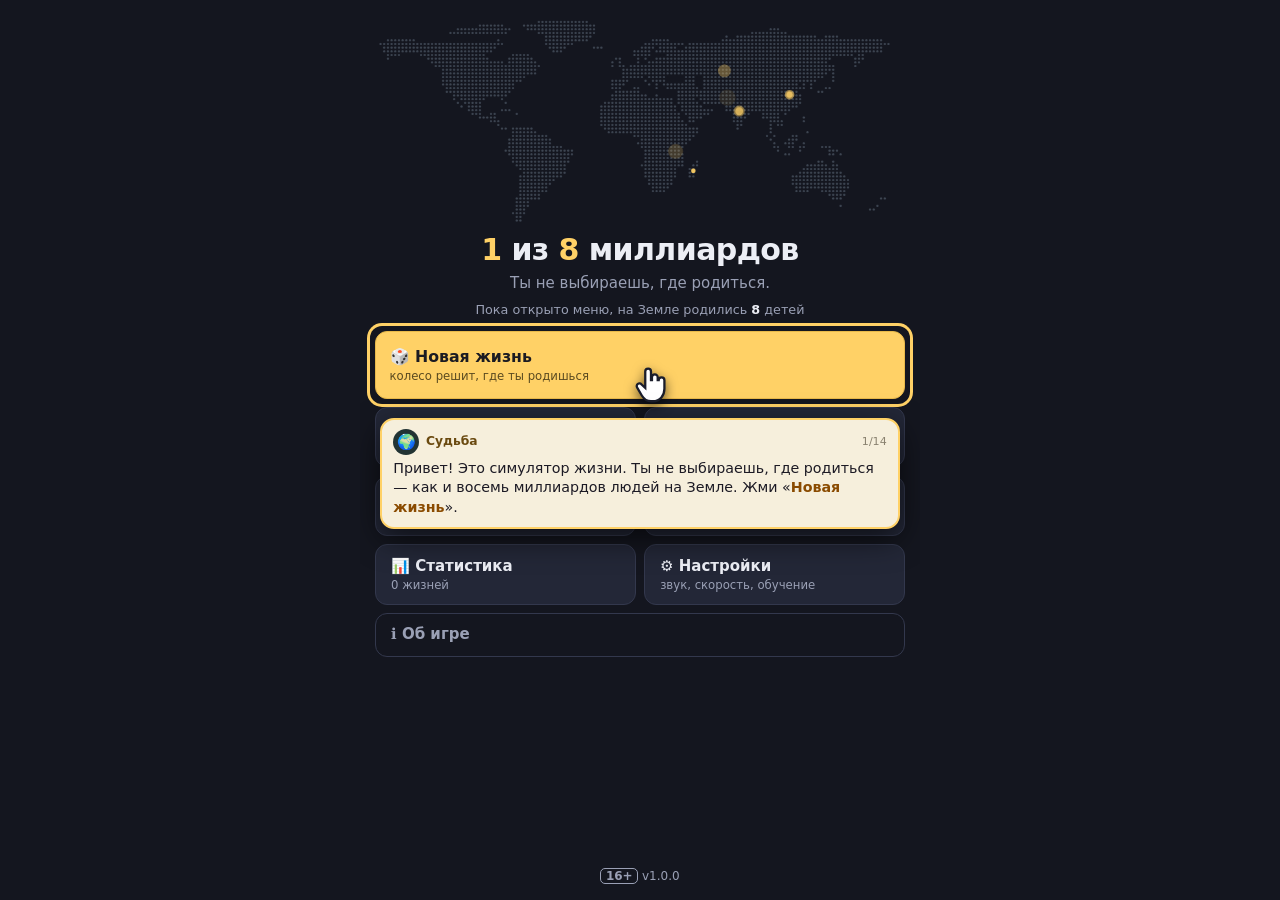
==== index.html @ 6ff43932 "Add files via upload" ====
<!DOCTYPE html>
<html lang="ru">
<head>
  <meta charset="utf-8">
  <meta name="viewport" content="width=device-width, initial-scale=1, viewport-fit=cover, user-scalable=no">
  <meta name="theme-color" content="#14161f">
  <title>1 из 8 миллиардов — симулятор жизни</title>
  <meta name="description" content="Симулятор жизни: колесо стран решает, где ты родишься. Дальше — год за годом: учёба, любовь, карьера, бизнес, казино и тёмные дела.">
  <link rel="icon" href="icons/icon-192.png">
  <link rel="stylesheet" href="css/style.css">
</head>
<body>
  <div id="app">
    <!-- главное меню -->
    <section id="scr-menu" class="scr">
      <canvas id="menu-map" width="720" height="280"></canvas>
      <div class="logo"><b>1</b> из <b>8</b> миллиардов</div>
      <div class="sub">Ты не выбираешь, где родиться.</div>
      <div id="born-count" class="born"></div>
      <div id="menu-btns" class="menu-btns"></div>
      <div class="foot"><span class="age">16+</span> <span id="ver"></span></div>
    </section>
    <!-- колесо стран -->
    <section id="scr-wheel" class="scr" hidden>
      <div class="wheel-title" id="wheel-title">Где ты родишься?</div>
      <div class="wheel-wrap"><canvas id="wheel" width="640" height="640"></canvas><div class="pointer">▼</div></div>
      <div id="wheel-res" class="wheel-res"></div>
      <div class="wheel-btns"><button id="spin" class="btn big primary">🎲 Крутить колесо</button><button id="wheel-go" class="btn big primary" hidden>Дальше →</button></div>
    </section>
    <!-- свидетельство о рождении -->
    <section id="scr-birth" class="scr" hidden>
      <div id="cert" class="cert"></div>
      <div class="cert-btns"><button id="cert-go" class="btn big primary">Начать жизнь</button><button id="cert-re" class="btn ghost">↻ Переродиться</button></div>
    </section>
    <!-- жизнь -->
    <section id="scr-life" class="scr" hidden>
      <header id="life-top">
        <button id="me" class="me" aria-label="Профиль"><canvas id="me-cv" width="96" height="96"></canvas></button>
        <div class="who"><div id="who-name"></div><div id="who-sub"></div><div id="who-place"></div></div>
        <div class="right"><div id="money"></div><button id="life-menu" class="ico" aria-label="Меню">☰</button></div>
      </header>
      <div id="stats"></div>
      <div id="ticker" class="ticker"></div>
      <div id="log" class="log"></div>
      <footer id="life-bar">
        <button id="btn-acts" class="btn">📋 Дела</button>
        <button id="btn-year" class="btn primary year">＋ Год</button>
        <button id="btn-auto" class="btn" aria-label="Авто">⏩</button>
      </footer>
    </section>
    <!-- итоги жизни -->
    <section id="scr-end" class="scr" hidden><div id="end" class="end"></div></section>

    <div id="sheet" hidden><div id="sheet-card"></div></div>
    <div id="toasts" class="toasts"></div>

    <!-- обучение прямо в игре -->
    <div id="tut" class="tut" hidden>
      <svg id="tut-shade" hidden aria-hidden="true"><path fill-rule="evenodd"/></svg>
      <div id="tut-ring" hidden></div>
      <div id="tut-spot" hidden></div>
      <div id="tut-finger" hidden aria-hidden="true"><svg viewBox="0 0 24 24"><path d="M9 11V5.5a1.5 1.5 0 0 1 3 0V10h.5V8.5a1.5 1.5 0 0 1 3 0V10h.5a1.5 1.5 0 0 1 3 0v4.5c0 3.3-2.2 6.5-6 6.5h-1c-2.4 0-3.7-1.2-4.8-3l-2.4-4.1a1.4 1.4 0 0 1 2.3-1.6L9 14z"/></svg></div>
      <div id="tut-bubble" role="status" aria-live="polite">
        <div class="tut-head"><span class="tut-ava" aria-hidden="true">🌍</span><b>Судьба</b><span id="tut-step"></span></div>
        <div id="tut-text"></div>
        <div class="tut-btns"><button id="tut-skip" class="btn sm" hidden>Пропустить обучение</button><button id="tut-btn" class="btn sm primary" hidden></button></div>
      </div>
    </div>
  </div>
  <script src="js/data.js"></script>
  <script src="js/names.js"></script>
  <script src="js/engine.js"></script>
  <script src="js/systems.js"></script>
  <script src="js/content_core.js"></script>
  <script src="js/content_life.js"></script>
  <script src="js/content_adult.js"></script>
  <script src="js/content_world.js"></script>
  <script src="js/content_dark.js"></script>
  <script src="js/content_more.js"></script>
  <script src="js/art.js"></script>
  <script src="js/audio.js"></script>
  <script src="js/platform.js"></script>
  <script src="js/ui.js"></script>
</body>
</html>
---- css/style.css ----
/* 1 из 8 миллиардов — оформление. Тёмная тема, тёплое золото, всё под телефон. */
:root { --bg: #14161f; --bg2: #1c1f2b; --card: #232737; --line: #33384d; --tx: #eceef5; --mut: #9aa0b5; --gold: #ffd166; --good: #5fd38d; --bad: #ff6b6b; --blue: #6aa9ff; --pur: #b78cff; }
* { box-sizing: border-box; -webkit-tap-highlight-color: transparent; }
html, body { margin: 0; height: 100%; background: var(--bg); color: var(--tx); font: 15px/1.4 system-ui, -apple-system, "Segoe UI", Roboto, sans-serif; overscroll-behavior: none; }
[hidden] { display: none !important; }
#app { position: relative; max-width: 560px; height: 100%; margin: 0 auto; overflow: hidden; background: var(--bg); }
.scr { position: absolute; inset: 0; display: flex; flex-direction: column; overflow: hidden; }
button { font: inherit; color: inherit; cursor: pointer; }
.btn { background: var(--card); border: 1px solid var(--line); border-radius: 12px; padding: 0.7rem 1rem; font-weight: 600; transition: transform 0.08s, background 0.15s; }
.btn:active { transform: scale(0.97); }
.btn:disabled { opacity: 0.45; cursor: default; transform: none; }
.btn.primary { background: var(--gold); color: #1b1b22; border-color: #e8b94a; }
.btn.ghost { background: transparent; color: var(--mut); }
.btn.big { width: 100%; padding: 0.9rem; font-size: 1.05rem; }
.btn.sm { padding: 0.4rem 0.7rem; font-size: 0.88rem; }
.btn.danger { background: #4a2028; border-color: #6b2a35; color: #ffd0d0; }
.ico { background: none; border: none; font-size: 1.4rem; padding: 0.2rem 0.4rem; }

/* ── меню ── */
#scr-menu { align-items: center; padding: 1rem 1rem calc(1rem + env(safe-area-inset-bottom)); overflow-y: auto; }
#menu-map { width: 100%; height: auto; opacity: 0.95; margin-top: 0.3rem; }
.logo { font-size: 2rem; font-weight: 800; letter-spacing: -0.02em; margin-top: 0.2rem; text-align: center; }
.logo b { color: var(--gold); }
.sub { color: var(--mut); margin-top: 0.15rem; }
.born { color: var(--mut); font-size: 0.85rem; margin: 0.5rem 0 0.8rem; text-align: center; min-height: 1.2em; font-variant-numeric: tabular-nums; }
.born b { color: var(--tx); }
.menu-btns { width: 100%; display: grid; gap: 0.55rem; }
.menu-btns .row { display: grid; grid-template-columns: 1fr 1fr; gap: 0.55rem; }
.menu-btns .btn { text-align: left; }
.menu-btns .btn small { display: block; color: var(--mut); font-weight: 400; font-size: 0.78rem; }
.menu-btns .btn.primary small { color: #5a4a20; }
.foot { margin-top: auto; padding-top: 1rem; color: var(--mut); font-size: 0.8rem; }
.age { border: 1px solid var(--mut); border-radius: 5px; padding: 0 0.3rem; font-weight: 700; }

/* ── колесо ── */
#scr-wheel { align-items: center; justify-content: center; padding: 1rem; gap: 0.8rem; }
.wheel-title { font-size: 1.3rem; font-weight: 700; text-align: center; }
.wheel-wrap { position: relative; width: min(86vw, 400px); aspect-ratio: 1; }
#wheel { width: 100%; height: 100%; }
.pointer { position: absolute; top: -0.6rem; left: 50%; transform: translateX(-50%); font-size: 2rem; color: var(--gold); text-shadow: 0 2px 6px #000; }
.wheel-res { min-height: 3.2em; text-align: center; font-size: 1.05rem; }
.wheel-res b { color: var(--gold); font-size: 1.4rem; display: block; }
.wheel-btns { width: 100%; max-width: 400px; }

/* ── свидетельство ── */
#scr-birth { padding: 1rem; overflow-y: auto; gap: 0.8rem; }
.cert { background: #f4ecd8; color: #2b2418; border-radius: 10px; padding: 1rem 1.1rem; box-shadow: 0 8px 30px rgba(0,0,0,.5); border: 6px double #b59a62; position: relative; }
.cert h2 { margin: 0 0 0.2rem; text-align: center; font-size: 1.05rem; letter-spacing: 0.08em; text-transform: uppercase; color: #6b5226; }
.cert .doc { text-align: center; font-size: 0.75rem; color: #8a7448; margin-bottom: 0.7rem; }
.cert .top { display: flex; gap: 0.8rem; align-items: center; margin-bottom: 0.6rem; }
.cert canvas { width: 76px; height: 76px; border-radius: 8px; image-rendering: pixelated; border: 2px solid #b59a62; }
.cert .nm { font-size: 1.25rem; font-weight: 800; line-height: 1.15; }
.cert .row { display: flex; justify-content: space-between; gap: 0.6rem; border-bottom: 1px dotted #c7b48a; padding: 0.28rem 0; font-size: 0.9rem; }
.cert .row span:first-child { color: #7a6845; }
.cert .row span:last-child { text-align: right; font-weight: 600; }
.cert .note { margin-top: 0.6rem; font-size: 0.85rem; color: #5a4a2a; }
.cert-btns { display: grid; gap: 0.5rem; }

/* ── жизнь ── */
#life-top { display: flex; gap: 0.6rem; align-items: center; padding: 0.6rem 0.7rem 0.4rem; padding-top: calc(0.6rem + env(safe-area-inset-top)); background: var(--bg2); border-bottom: 1px solid var(--line); }
.me { padding: 0; border: 2px solid var(--line); border-radius: 12px; overflow: hidden; width: 58px; height: 58px; flex: 0 0 auto; background: var(--card); }
.me canvas { width: 100%; height: 100%; image-rendering: pixelated; display: block; }
.who { flex: 1; min-width: 0; }
#who-name { font-weight: 800; font-size: 1.02rem; white-space: nowrap; overflow: hidden; text-overflow: ellipsis; }
#who-sub { color: var(--gold); font-size: 0.85rem; font-weight: 600; }
#who-place { color: var(--mut); font-size: 0.78rem; white-space: nowrap; overflow: hidden; text-overflow: ellipsis; }
.right { text-align: right; display: flex; flex-direction: column; align-items: flex-end; }
#money { font-weight: 800; font-size: 0.95rem; font-variant-numeric: tabular-nums; }
#money.neg { color: var(--bad); }
#stats { display: grid; grid-template-columns: repeat(5, 1fr); gap: 0.35rem; padding: 0.45rem 0.7rem; background: var(--bg2); }
.st { font-size: 0.68rem; color: var(--mut); text-align: center; }
.st .bar { height: 6px; background: #2c3042; border-radius: 4px; overflow: hidden; margin-top: 2px; }
.st .bar i { display: block; height: 100%; border-radius: 4px; transition: width 0.4s; }
.st b { display: block; font-size: 0.82rem; color: var(--tx); }
.st.up b { color: var(--good); } .st.dn b { color: var(--bad); }
.ticker { font-size: 0.76rem; color: var(--mut); padding: 0.3rem 0.7rem; border-bottom: 1px solid var(--line); white-space: nowrap; overflow: hidden; text-overflow: ellipsis; background: var(--bg2); }
.ticker b { color: var(--blue); }
.log { flex: 1; overflow-y: auto; padding: 0.4rem 0.8rem 1rem; scroll-behavior: smooth; }
.yr { margin-top: 0.7rem; font-weight: 800; color: var(--gold); font-size: 0.9rem; display: flex; justify-content: space-between; border-bottom: 1px solid var(--line); padding-bottom: 0.15rem; }
.yr small { color: var(--mut); font-weight: 400; }
.ev { display: flex; gap: 0.45rem; padding: 0.3rem 0; font-size: 0.92rem; }
.ev i { width: 8px; height: 8px; border-radius: 50%; flex: 0 0 auto; margin-top: 0.45em; background: var(--mut); }
.ev.g i { background: var(--good); } .ev.b i { background: var(--bad); } .ev.w i { background: var(--blue); } .ev.d i { background: var(--pur); border-radius: 2px; }
.ev.d { color: #cdb8ff; font-size: 0.85rem; }
.ev.big span { font-weight: 700; }
.ev em { display: block; color: var(--mut); font-size: 0.75rem; font-style: normal; }
.ev.new { animation: evin 0.35s ease; }
@keyframes evin { from { opacity: 0; transform: translateY(6px); } }
.more { display: block; margin: 0.5rem auto; }
#life-bar { display: grid; grid-template-columns: 1fr 1.5fr 0.6fr; gap: 0.5rem; padding: 0.55rem 0.7rem calc(0.55rem + env(safe-area-inset-bottom)); background: var(--bg2); border-top: 1px solid var(--line); }
#life-bar .year { font-size: 1.15rem; }
#btn-auto.on { background: var(--blue); color: #0d1a33; border-color: var(--blue); }

/* ── нижний лист ── */
#sheet { position: absolute; inset: 0; z-index: 20; background: rgba(5,6,12,.6); display: flex; align-items: flex-end; }
#sheet-card { width: 100%; max-height: 88%; overflow-y: auto; background: var(--bg2); border-radius: 18px 18px 0 0; padding: 1rem 1rem calc(1rem + env(safe-area-inset-bottom)); border-top: 1px solid var(--line); animation: up 0.25s ease; }
@keyframes up { from { transform: translateY(40px); opacity: 0; } }
#sheet h2 { margin: 0 0 0.5rem; font-size: 1.15rem; }
#sheet h3 { margin: 0.9rem 0 0.35rem; font-size: 0.85rem; text-transform: uppercase; letter-spacing: 0.06em; color: var(--mut); }
#sheet p { margin: 0.4rem 0; }
.why { color: var(--mut); font-size: 0.8rem; margin-bottom: 0.5rem; }
.dec-text { font-size: 1.02rem; margin: 0.4rem 0 0.8rem; }
.opts { display: grid; gap: 0.5rem; }
.opt { text-align: left; background: var(--card); border: 1px solid var(--line); border-radius: 12px; padding: 0.75rem 0.85rem; font-weight: 600; display: flex; justify-content: space-between; align-items: center; gap: 0.6rem; }
.opt:active { transform: scale(0.98); }
.opt .pc { flex: 0 0 auto; font-size: 0.78rem; font-weight: 700; padding: 0.15rem 0.45rem; border-radius: 8px; background: #2f3550; color: var(--gold); }
.opt small { display: block; color: var(--mut); font-weight: 400; font-size: 0.78rem; }
.res { background: var(--card); border-radius: 12px; padding: 0.75rem 0.85rem; margin: 0.6rem 0; border-left: 4px solid var(--mut); }
.res.g { border-color: var(--good); } .res.b { border-color: var(--bad); }
.grid2 { display: grid; grid-template-columns: 1fr 1fr; gap: 0.5rem; }
.act { text-align: left; background: var(--card); border: 1px solid var(--line); border-radius: 12px; padding: 0.55rem 0.65rem; display: flex; gap: 0.5rem; align-items: center; min-height: 3.2rem; }
.act .i { font-size: 1.35rem; }
.act b { display: block; font-size: 0.86rem; line-height: 1.2; }
.act small { color: var(--mut); font-size: 0.72rem; display: block; line-height: 1.2; }
.act:disabled { opacity: 0.42; }
.kv { display: flex; justify-content: space-between; gap: 0.5rem; padding: 0.3rem 0; border-bottom: 1px solid var(--line); font-size: 0.9rem; }
.kv span:first-child { color: var(--mut); }
.kv span:last-child { text-align: right; font-weight: 600; }
.people { display: grid; gap: 0.35rem; }
.person { display: flex; justify-content: space-between; background: var(--card); border-radius: 10px; padding: 0.45rem 0.6rem; font-size: 0.88rem; }
.person small { color: var(--mut); }
.person.dead { opacity: 0.5; }
.meter { height: 8px; background: #2c3042; border-radius: 5px; overflow: hidden; margin: 0.2rem 0 0.5rem; }
.meter i { display: block; height: 100%; }
.close { position: sticky; top: 0; float: right; margin: -0.3rem -0.3rem 0 0; }

/* ── казино ── */
.cas-top { display: flex; justify-content: space-between; align-items: center; margin-bottom: 0.4rem; }
.cas-bal { font-size: 1.2rem; font-weight: 800; color: var(--gold); }
.tabs { display: flex; gap: 0.3rem; margin: 0.4rem 0 0.6rem; }
.tabs button { flex: 1; background: var(--card); border: 1px solid var(--line); border-radius: 10px; padding: 0.45rem 0.2rem; font-size: 0.85rem; font-weight: 600; }
.tabs button.on { background: var(--gold); color: #1b1b22; }
.felt { background: radial-gradient(circle at 50% 30%, #1f6b45, #124a30); border-radius: 14px; padding: 0.9rem; text-align: center; min-height: 9rem; display: flex; flex-direction: column; align-items: center; justify-content: center; gap: 0.4rem; border: 3px solid #0c3321; }
.wheelnum { font-size: 2.6rem; font-weight: 900; width: 4.2rem; height: 4.2rem; border-radius: 50%; display: grid; place-items: center; background: #1b1b22; color: #fff; border: 3px solid var(--gold); }
.wheelnum.r { background: #b3202a; } .wheelnum.z { background: #1d8a4a; }
.reels { display: flex; gap: 0.5rem; }
.reel { width: 3.6rem; height: 3.6rem; background: #fff; border-radius: 10px; font-size: 2.2rem; display: grid; place-items: center; box-shadow: inset 0 -4px 0 #ccc; }
.dice { display: flex; gap: 0.6rem; }
.die { width: 3.2rem; height: 3.2rem; background: #fff; color: #1b1b22; border-radius: 10px; font-size: 1.8rem; font-weight: 900; display: grid; place-items: center; }
.cards { display: flex; gap: 0.3rem; justify-content: center; flex-wrap: wrap; }
.card { width: 2.5rem; height: 3.5rem; background: #fff; color: #1b1b22; border-radius: 6px; display: grid; place-items: center; font-weight: 900; font-size: 1.05rem; box-shadow: 0 2px 4px rgba(0,0,0,.4); }
.card.r { color: #c0202a; }
.card.back { background: repeating-linear-gradient(45deg, #2a3a8a, #2a3a8a 4px, #3a4aa0 4px, #3a4aa0 8px); }
.felt .lbl { font-size: 0.82rem; color: #cfe8d9; }
.bets { display: flex; gap: 0.3rem; flex-wrap: wrap; justify-content: center; margin: 0.5rem 0; }
.chip { border-radius: 20px; padding: 0.35rem 0.65rem; background: var(--card); border: 2px dashed var(--line); font-size: 0.82rem; font-weight: 700; }
.chip.on { border-color: var(--gold); color: var(--gold); border-style: solid; }
.betkinds { display: grid; grid-template-columns: repeat(3, 1fr); gap: 0.35rem; }
.betkinds button { background: var(--card); border: 1px solid var(--line); border-radius: 10px; padding: 0.5rem 0.2rem; font-size: 0.82rem; font-weight: 600; }
.betkinds .red { background: #6b1c22; } .betkinds .blk { background: #111; }
.win { color: var(--good); font-weight: 800; } .loss { color: var(--bad); font-weight: 800; }

/* ── итоги ── */
#scr-end { overflow-y: auto; }
.end { padding: 1rem 1rem calc(1.5rem + env(safe-area-inset-bottom)); }
.end h1 { margin: 0.4rem 0 0; font-size: 1.5rem; text-align: center; }
.end .years { text-align: center; color: var(--mut); }
.end .epi { text-align: center; font-style: italic; margin: 0.6rem 0; color: var(--gold); }
.album { display: flex; gap: 0.35rem; overflow-x: auto; padding: 0.4rem 0; }
.album figure { margin: 0; text-align: center; flex: 0 0 auto; }
.album canvas { width: 56px; height: 56px; image-rendering: pixelated; border-radius: 8px; display: block; }
.album figcaption { font-size: 0.7rem; color: var(--mut); }
.score { text-align: center; font-size: 2.6rem; font-weight: 900; color: var(--gold); line-height: 1; margin-top: 0.4rem; }
.score small { display: block; font-size: 0.8rem; color: var(--mut); font-weight: 400; }
.turns { border-left: 2px solid var(--line); margin: 0.4rem 0 0 0.3rem; padding-left: 0.7rem; }
.turns div { font-size: 0.88rem; padding: 0.15rem 0; }
.turns b { color: var(--gold); }
.end-btns { display: grid; gap: 0.5rem; margin-top: 1rem; }
.peer { background: var(--card); border-radius: 10px; padding: 0.5rem 0.65rem; margin: 0.3rem 0; font-size: 0.86rem; }
.peer b { display: block; }
.letter { background: #f4ecd8; color: #2b2418; padding: 0.8rem; border-radius: 8px; font-style: italic; margin: 0.5rem 0; }

/* ── всплывашки ── */
.toasts { position: absolute; top: calc(0.6rem + env(safe-area-inset-top)); left: 0; right: 0; z-index: 30; display: flex; flex-direction: column; align-items: center; gap: 0.35rem; pointer-events: none; }
.toast { background: rgba(30,33,48,.96); border: 1px solid var(--line); padding: 0.5rem 0.85rem; border-radius: 12px; font-size: 0.88rem; max-width: 92%; box-shadow: 0 6px 20px rgba(0,0,0,.45); animation: tin 0.3s ease; }
.toast.g { border-color: var(--good); } .toast.b { border-color: var(--bad); } .toast.gold { border-color: var(--gold); color: var(--gold); }
@keyframes tin { from { opacity: 0; transform: translateY(-8px); } }

/* ── обучение ── */
.tut { position: absolute; inset: 0; z-index: 40; pointer-events: none; }
.tut[hidden], .tut [hidden] { display: none !important; }
#tut-shade { position: absolute; inset: 0; width: 100%; height: 100%; }
#tut-shade path { fill: rgba(4,5,10,.5); }
#tut-ring, #tut-spot { position: absolute; border-radius: 12px; box-shadow: 0 0 0 3px var(--gold); animation: tring 1.2s infinite; }
@keyframes tring { 50% { box-shadow: 0 0 0 6px var(--gold); } }
#tut-finger { position: absolute; width: 46px; height: 46px; margin: -4px 0 0 -12px; animation: ttap 1.1s infinite; filter: drop-shadow(0 4px 6px rgba(0,0,0,.6)); }
#tut-finger svg { width: 46px; height: 46px; fill: #fff; stroke: #1a1d2b; stroke-width: 1.2; }
@keyframes ttap { 50% { transform: translate(4px, 8px) scale(.92); } }
#tut-bubble { position: absolute; left: 10px; right: 10px; max-width: 520px; margin: 0 auto; background: #f6efdc; color: #1c1a24; border: 2px solid var(--gold); border-radius: 14px; padding: 0.6rem 0.75rem; pointer-events: auto; box-shadow: 0 10px 30px rgba(0,0,0,.6); }
#tut-bubble.in { animation: tin .3s ease; }
.tut-head { display: flex; align-items: center; gap: 0.45rem; margin-bottom: 0.25rem; font-size: 0.82rem; }
.tut-head b { color: #6a4a10; }
.tut-ava { width: 26px; height: 26px; border-radius: 50%; background: #233; display: grid; place-items: center; font-size: 15px; }
#tut-step { margin-left: auto; color: #8a8270; font-size: 0.74rem; }
#tut-text { font-size: 0.95rem; line-height: 1.38; }
#tut-text b { color: #8a4b00; }
.tut-btns { display: flex; justify-content: flex-end; gap: 0.5rem; margin-top: 0.45rem; }
#tut-skip { background: transparent; border-color: transparent; color: #8a8270; font-weight: 500; }
@media (prefers-reduced-motion: reduce) { #tut-ring, #tut-spot, #tut-finger, .ev.new, #sheet-card { animation: none; } }
@media (min-height: 760px) { .ev { font-size: 0.95rem; } }
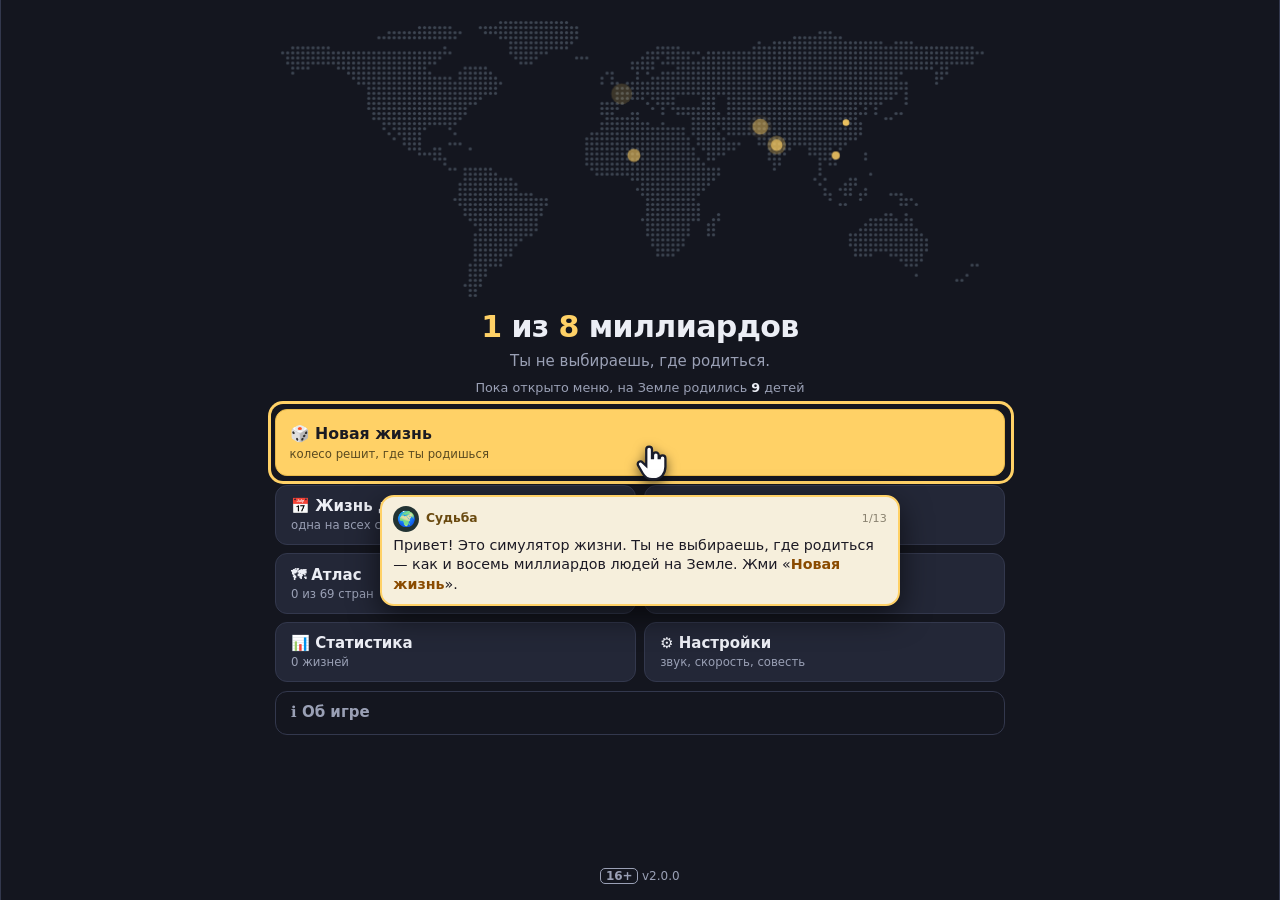
==== commit 31e75643: "Add files via upload" ====
--- a/index.html
+++ b/index.html
@@ -5,7 +5,7 @@
   <meta name="viewport" content="width=device-width, initial-scale=1, viewport-fit=cover, user-scalable=no">
   <meta name="theme-color" content="#14161f">
   <title>1 из 8 миллиардов — симулятор жизни</title>
-  <meta name="description" content="Симулятор жизни: колесо стран решает, где ты родишься. Дальше — год за годом: учёба, любовь, карьера, бизнес, казино и тёмные дела.">
+  <meta name="description" content="Симулятор жизни: колесо стран решает, где ты родишься. Дальше — год за годом: учёба, любовь, карьера, бизнес, казино, тёмные дела, тюрьма и побеги.">
   <link rel="icon" href="icons/icon-192.png">
   <link rel="stylesheet" href="css/style.css">
 </head>
@@ -34,19 +34,37 @@
     </section>
     <!-- жизнь -->
     <section id="scr-life" class="scr" hidden>
-      <header id="life-top">
-        <button id="me" class="me" aria-label="Профиль"><canvas id="me-cv" width="96" height="96"></canvas></button>
-        <div class="who"><div id="who-name"></div><div id="who-sub"></div><div id="who-place"></div></div>
-        <div class="right"><div id="money"></div><button id="life-menu" class="ico" aria-label="Меню">☰</button></div>
-      </header>
-      <div id="stats"></div>
-      <div id="ticker" class="ticker"></div>
-      <div id="log" class="log"></div>
-      <footer id="life-bar">
-        <button id="btn-acts" class="btn">📋 Дела</button>
-        <button id="btn-year" class="btn primary year">＋ Год</button>
-        <button id="btn-auto" class="btn" aria-label="Авто">⏩</button>
-      </footer>
+      <div class="life-grid">
+        <aside id="side-l" class="side"><div id="dossier"></div></aside>
+        <div id="life-main">
+          <header id="life-top">
+            <button id="me" class="me" aria-label="Профиль"><canvas id="me-cv" width="96" height="96"></canvas></button>
+            <div class="who"><div id="who-name"></div><div id="who-sub"></div><div id="who-place"></div></div>
+            <div class="right"><div id="money"></div><button id="life-menu" class="ico" aria-label="Меню">☰</button></div>
+          </header>
+          <div id="stats"></div>
+          <div id="timeline">
+            <div class="tl-ctrl">
+              <button id="tl-play" class="tlb" aria-label="Пуск и пауза">▶</button>
+              <button class="tlb sp" data-sp="1" aria-label="Скорость 1">×1</button>
+              <button class="tlb sp" data-sp="2" aria-label="Скорость 2">×2</button>
+              <button class="tlb sp" data-sp="4" aria-label="Скорость 4">×4</button>
+              <button id="tl-skip" class="tlb" aria-label="Мотать до решения" title="Мотать до решения">⏭</button>
+              <button id="tl-back" class="tlb" aria-label="Машина времени" title="Машина времени: на 5 лет назад">⏪</button>
+            </div>
+            <div class="tl-bar" id="tl-bar"><i id="tl-fill"></i><span id="tl-lbl"></span></div>
+          </div>
+          <div id="focus" class="focus"></div>
+          <div id="modebar" class="modebar"></div>
+          <div id="log" class="log"></div>
+          <footer id="life-bar">
+            <button id="btn-acts" class="btn">📋 Дела</button>
+            <button id="btn-year" class="btn primary year">＋ Год</button>
+          </footer>
+          <div class="keys">Пробел — пауза · → — год · 1 / 2 / 3 — скорость · 4 — до решения · Д — дела · Ф — фокус · Esc — меню</div>
+        </div>
+        <aside id="side-r" class="side"><div class="side-h">📋 Дела</div><div id="acts-panel"></div></aside>
+      </div>
     </section>
     <!-- итоги жизни -->
     <section id="scr-end" class="scr" hidden><div id="end" class="end"></div></section>
@@ -71,15 +89,21 @@
   <script src="js/names.js"></script>
   <script src="js/engine.js"></script>
   <script src="js/systems.js"></script>
+  <script src="js/crime2.js"></script>
   <script src="js/content_core.js"></script>
   <script src="js/content_life.js"></script>
   <script src="js/content_adult.js"></script>
   <script src="js/content_world.js"></script>
   <script src="js/content_dark.js"></script>
   <script src="js/content_more.js"></script>
+  <script src="js/content_crime2.js"></script>
+  <script src="js/content_prison.js"></script>
+  <script src="js/content_fun.js"></script>
   <script src="js/art.js"></script>
+  <script src="js/scenes.js"></script>
   <script src="js/audio.js"></script>
   <script src="js/platform.js"></script>
+  <script src="js/minigames.js"></script>
   <script src="js/ui.js"></script>
 </body>
 </html>
--- a/css/style.css
+++ b/css/style.css
@@ -1,4 +1,4 @@
-/* 1 из 8 миллиардов — оформление. Тёмная тема, тёплое золото, всё под телефон. */
+/* 1 из 8 миллиардов — оформление. Тёмная тема, тёплое золото. Телефон — одна колонка, ПК — три (досье, летопись, дела). */
 :root { --bg: #14161f; --bg2: #1c1f2b; --card: #232737; --line: #33384d; --tx: #eceef5; --mut: #9aa0b5; --gold: #ffd166; --good: #5fd38d; --bad: #ff6b6b; --blue: #6aa9ff; --pur: #b78cff; }
 * { box-sizing: border-box; -webkit-tap-highlight-color: transparent; }
 html, body { margin: 0; height: 100%; background: var(--bg); color: var(--tx); font: 15px/1.4 system-ui, -apple-system, "Segoe UI", Roboto, sans-serif; overscroll-behavior: none; }
@@ -57,6 +57,10 @@
 .cert-btns { display: grid; gap: 0.5rem; }
 
 /* ── жизнь ── */
+.life-grid { display: flex; height: 100%; min-height: 0; }
+#life-main { flex: 1; display: flex; flex-direction: column; min-width: 0; min-height: 0; }
+.side { display: none; }
+.keys { display: none; }
 #life-top { display: flex; gap: 0.6rem; align-items: center; padding: 0.6rem 0.7rem 0.4rem; padding-top: calc(0.6rem + env(safe-area-inset-top)); background: var(--bg2); border-bottom: 1px solid var(--line); }
 .me { padding: 0; border: 2px solid var(--line); border-radius: 12px; overflow: hidden; width: 58px; height: 58px; flex: 0 0 auto; background: var(--card); }
 .me canvas { width: 100%; height: 100%; image-rendering: pixelated; display: block; }
@@ -73,8 +77,37 @@
 .st .bar i { display: block; height: 100%; border-radius: 4px; transition: width 0.4s; }
 .st b { display: block; font-size: 0.82rem; color: var(--tx); }
 .st.up b { color: var(--good); } .st.dn b { color: var(--bad); }
-.ticker { font-size: 0.76rem; color: var(--mut); padding: 0.3rem 0.7rem; border-bottom: 1px solid var(--line); white-space: nowrap; overflow: hidden; text-overflow: ellipsis; background: var(--bg2); }
-.ticker b { color: var(--blue); }
+/* полоса года и управление временем */
+#timeline { display: flex; align-items: center; gap: 0.4rem; padding: 0.35rem 0.6rem; background: var(--bg2); border-top: 1px solid var(--line); }
+.tl-ctrl { display: flex; gap: 0.2rem; flex: 0 0 auto; }
+.tlb { min-width: 2.05rem; height: 1.9rem; border-radius: 9px; border: 1px solid var(--line); background: var(--card); font-size: 0.82rem; font-weight: 700; padding: 0 0.3rem; color: var(--tx); }
+.tlb.on { background: var(--gold); color: #1b1b22; border-color: #e8b94a; }
+#tl-play { min-width: 2.4rem; font-size: 0.95rem; }
+#tl-play.on { background: var(--blue); border-color: var(--blue); color: #0d1a33; }
+.tlb:disabled { opacity: 0.35; }
+.tl-bar { position: relative; flex: 1; height: 1.9rem; border-radius: 9px; background: #262a3b; overflow: hidden; border: 1px solid var(--line); cursor: pointer; min-width: 0; }
+#tl-fill { position: absolute; inset: 0 auto 0 0; width: 0; background: linear-gradient(90deg, #3a4f86, #6aa9ff); }
+#tl-lbl { position: absolute; inset: 0; display: flex; align-items: center; padding: 0 0.55rem; font-size: 0.78rem; font-weight: 700; white-space: nowrap; overflow: hidden; text-overflow: ellipsis; text-shadow: 0 1px 2px rgba(0,0,0,.6); font-variant-numeric: tabular-nums; }
+#timeline.wait .tl-bar { animation: tlwait 1.2s infinite; }
+@keyframes tlwait { 50% { border-color: var(--gold); } }
+/* фокус года */
+.focus { display: flex; gap: 0.3rem; align-items: center; padding: 0.3rem 0.6rem; background: var(--bg2); overflow-x: auto; scrollbar-width: none; white-space: nowrap; }
+.focus::-webkit-scrollbar { display: none; }
+.fl { flex: 0 0 auto; font-size: 0.95rem; }
+.fc { flex: 0 0 auto; border: 1px solid var(--line); background: var(--card); border-radius: 16px; padding: 0.25rem 0.6rem; font-size: 0.78rem; font-weight: 600; }
+.fc.on { background: #3a3220; border-color: var(--gold); color: var(--gold); }
+.fc.off { opacity: 0.55; font-weight: 400; }
+.fh { flex: 0 0 auto; color: var(--mut); font-size: 0.72rem; padding-left: 0.2rem; }
+/* строка режима: новости мира или тюрьма, бега, подполье */
+.modebar { font-size: 0.76rem; color: var(--mut); padding: 0.3rem 0.7rem; border-bottom: 1px solid var(--line); white-space: nowrap; overflow: hidden; text-overflow: ellipsis; background: var(--bg2); }
+.modebar b { color: var(--blue); }
+.modebar.jail { background: #2a2418; color: #e8d9b0; } .modebar.jail b { color: #ffb366; }
+.modebar.fug { background: #3a1820; color: #ffd0d0; } .modebar.fug b { color: #ff8a8a; }
+.modebar.crime { background: #241c33; color: #d8c8ff; } .modebar.crime b { color: var(--pur); }
+#scr-life.m-jail #life-top { background: linear-gradient(90deg, #2a2418, var(--bg2)); }
+#scr-life.m-jail .me { border-color: #e07b28; }
+#scr-life.m-fug #life-top { background: linear-gradient(90deg, #3a1820, var(--bg2)); }
+#scr-life.m-fug .me { border-color: var(--bad); }
 .log { flex: 1; overflow-y: auto; padding: 0.4rem 0.8rem 1rem; scroll-behavior: smooth; }
 .yr { margin-top: 0.7rem; font-weight: 800; color: var(--gold); font-size: 0.9rem; display: flex; justify-content: space-between; border-bottom: 1px solid var(--line); padding-bottom: 0.15rem; }
 .yr small { color: var(--mut); font-weight: 400; }
@@ -84,12 +117,20 @@
 .ev.d { color: #cdb8ff; font-size: 0.85rem; }
 .ev.big span { font-weight: 700; }
 .ev em { display: block; color: var(--mut); font-size: 0.75rem; font-style: normal; }
+.ev.c { color: #b9a8e8; font-style: italic; font-size: 0.86rem; padding-left: 0.9rem; }
+.ev.c i { display: none; }
+.ev.p { display: block; }
+.np { background: #efe6d0; color: #231d12; border-radius: 6px; padding: 0.45rem 0.65rem; margin: 0.25rem 0; font-family: Georgia, "Times New Roman", serif; box-shadow: 0 2px 8px rgba(0,0,0,.35); border-left: 4px solid #8a1c1c; transform: rotate(-0.4deg); }
+.np small { display: block; font: 600 0.68rem system-ui, sans-serif; color: #7a6845; text-transform: uppercase; letter-spacing: 0.04em; }
+.np b { display: block; font-size: 0.98rem; line-height: 1.25; }
+.np.clip { margin: 0.35rem 0; transform: none; }
+canvas.scene { display: block; width: 100%; max-width: 288px; height: auto; aspect-ratio: 2 / 1; image-rendering: pixelated; border-radius: 8px; margin: 0.35rem 0 0.1rem 0.9rem; }
 .ev.new { animation: evin 0.35s ease; }
 @keyframes evin { from { opacity: 0; transform: translateY(6px); } }
 .more { display: block; margin: 0.5rem auto; }
-#life-bar { display: grid; grid-template-columns: 1fr 1.5fr 0.6fr; gap: 0.5rem; padding: 0.55rem 0.7rem calc(0.55rem + env(safe-area-inset-bottom)); background: var(--bg2); border-top: 1px solid var(--line); }
+#life-bar { display: grid; grid-template-columns: 1fr 1.5fr; gap: 0.5rem; padding: 0.55rem 0.7rem calc(0.55rem + env(safe-area-inset-bottom)); background: var(--bg2); border-top: 1px solid var(--line); }
 #life-bar .year { font-size: 1.15rem; }
-#btn-auto.on { background: var(--blue); color: #0d1a33; border-color: var(--blue); }
+.pc.k { background: transparent; border: 1px solid var(--line); color: var(--mut); }
 
 /* ── нижний лист ── */
 #sheet { position: absolute; inset: 0; z-index: 20; background: rgba(5,6,12,.6); display: flex; align-items: flex-end; }
@@ -121,6 +162,49 @@
 .person small { color: var(--mut); }
 .person.dead { opacity: 0.5; }
 .meter { height: 8px; background: #2c3042; border-radius: 5px; overflow: hidden; margin: 0.2rem 0 0.5rem; }
+.mt > span { display: flex; justify-content: space-between; font-size: 0.8rem; color: var(--mut); }
+.mt > span b { color: var(--tx); }
+.lnk { background: none; border: none; color: var(--gold); padding: 0; font-weight: 700; }
+.opt.sel { border-color: var(--gold); background: #2f2a1c; }
+/* ограбление */
+.heist-btn { width: 100%; display: flex; gap: 0.7rem; align-items: center; text-align: left; margin: 0.7rem 0 0.2rem; padding: 0.75rem 0.9rem; border-radius: 14px; border: 1px solid #7a5c2a; background: linear-gradient(90deg, #3a2a14, #2a2433); }
+.heist-btn > span:first-child { font-size: 1.7rem; }
+.heist-btn b { display: block; color: var(--gold); }
+.heist-btn small { color: var(--mut); }
+.heist-btn:disabled { opacity: 0.45; }
+.crew { display: grid; grid-template-columns: 1fr 1fr 0.7fr; gap: 0.4rem; }
+.cm { text-align: left; background: var(--card); border: 1px solid var(--line); border-radius: 12px; padding: 0.45rem 0.55rem; display: flex; flex-direction: column; gap: 0.1rem; min-width: 0; }
+.cm b { font-size: 0.82rem; line-height: 1.15; }
+.cm .sk { color: var(--gold); font-size: 0.72rem; letter-spacing: 1px; }
+.cm small { color: var(--mut); font-size: 0.7rem; line-height: 1.2; }
+.cm em { font-style: normal; font-size: 0.7rem; color: var(--pur); }
+.cm.on { border-color: var(--gold); background: #2f2a1c; }
+.cm.none { justify-content: center; }
+.alarm { display: flex; gap: 0.25rem; align-items: center; margin: 0.3rem 0 0.4rem; font-size: 0.75rem; color: var(--mut); }
+.alarm i { width: 1.6rem; height: 0.45rem; border-radius: 3px; background: #2c3042; }
+.alarm i.on { background: var(--bad); box-shadow: 0 0 8px var(--bad); }
+canvas.poster { display: block; width: min(100%, 320px); height: auto; margin: 0.3rem auto; border-radius: 4px; box-shadow: 0 8px 24px rgba(0,0,0,.5); transform: rotate(-1deg); }
+canvas.grave { display: block; width: 100%; height: auto; border-radius: 12px; margin-bottom: 0.4rem; }
+/* мини-игры */
+.mg-pins { display: flex; gap: 0.5rem; justify-content: center; margin: 0.4rem 0; }
+.mg-pins i { width: 1.2rem; height: 2.2rem; border-radius: 6px; background: #2c3042; border: 2px solid var(--line); }
+.mg-pins i.ok { background: var(--good); } .mg-pins i.no { background: var(--bad); }
+.mg-track { position: relative; height: 2.6rem; border-radius: 12px; background: #262a3b; border: 1px solid var(--line); margin: 0.6rem 0 0.8rem; overflow: hidden; }
+.mg-zone { position: absolute; top: 0; bottom: 0; background: rgba(95,211,141,.45); border-left: 2px solid var(--good); border-right: 2px solid var(--good); }
+.mg-mark { position: absolute; top: -2px; bottom: -2px; width: 5px; margin-left: -2px; background: var(--gold); box-shadow: 0 0 10px var(--gold); border-radius: 3px; }
+.mg-tap small { opacity: 0.6; font-weight: 400; font-size: 0.75rem; }
+.mg-guard { text-align: center; font-size: 1.05rem; font-weight: 800; padding: 0.6rem; border-radius: 12px; background: #1f3a2a; margin: 0.4rem 0; transition: background 0.15s; }
+.mg-guard[data-g="1"] { background: #5a1c22; animation: tlwait 0.4s infinite; }
+.mg-depth, .mg-time { height: 12px; border-radius: 6px; background: #2c3042; overflow: hidden; margin: 0.4rem 0; }
+.mg-depth i { display: block; height: 100%; width: 0; background: #b0845a; }
+.mg-time i { display: block; height: 100%; width: 100%; background: var(--blue); }
+.mg-noise { min-height: 1.2rem; text-align: center; }
+.mg-score { text-align: center; font-size: 2rem; color: var(--gold); letter-spacing: 4px; }
+.mg-inv { display: flex; gap: 0.6rem; align-items: center; background: var(--card); border-radius: 12px; padding: 0.5rem 0.7rem; margin: 0.4rem 0; }
+.mg-inv > span { font-size: 2rem; }
+.mg-inv small { display: block; color: var(--mut); }
+.shake { animation: shake 0.2s; }
+@keyframes shake { 25% { transform: translateX(-4px); } 75% { transform: translateX(4px); } }
 .meter i { display: block; height: 100%; }
 .close { position: sticky; top: 0; float: right; margin: -0.3rem -0.3rem 0 0; }
 
@@ -198,3 +282,53 @@
 #tut-skip { background: transparent; border-color: transparent; color: #8a8270; font-weight: 500; }
 @media (prefers-reduced-motion: reduce) { #tut-ring, #tut-spot, #tut-finger, .ev.new, #sheet-card { animation: none; } }
 @media (min-height: 760px) { .ev { font-size: 0.95rem; } }
+@media (max-width: 380px) { .tlb { min-width: 1.8rem; font-size: 0.75rem; } #tl-play { min-width: 2.1rem; } .crew { grid-template-columns: 1fr 1fr; } }
+
+/* ═════ ПК: дела справа (от 860 px), досье слева (от 1180 px) ═════ */
+@media (min-width: 860px) and (min-height: 560px) {
+  #app { max-width: 1400px; border-left: 1px solid var(--line); border-right: 1px solid var(--line); }
+  #scr-menu, #scr-wheel, #scr-birth, #scr-end { left: 0; right: 0; margin: 0 auto; max-width: 640px; }
+  #scr-menu { max-width: 760px; }
+  .life-grid { display: grid; grid-template-columns: minmax(0, 1fr) 360px; }
+  #side-r { display: flex; flex-direction: column; min-height: 0; background: var(--bg2); border-left: 1px solid var(--line); }
+  .side-h { padding: 0.7rem 0.9rem 0.3rem; font-weight: 800; font-size: 1.05rem; }
+  #acts-panel { flex: 1; overflow-y: auto; padding: 0 0.8rem 1rem; }
+  #acts-panel h3 { margin: 0.8rem 0 0.35rem; font-size: 0.78rem; text-transform: uppercase; letter-spacing: 0.06em; color: var(--mut); }
+  #side-r.flash { animation: flash 0.6s; }
+  @keyframes flash { 30% { box-shadow: inset 0 0 0 3px var(--gold); } }
+  #btn-acts { display: none; }
+  #life-bar { grid-template-columns: 1fr; }
+  .keys { display: block; text-align: center; font-size: 0.72rem; color: var(--mut); padding: 0 0.5rem 0.45rem; background: var(--bg2); }
+  .log { padding: 0.4rem 1.2rem 1rem; }
+  .ev { font-size: 0.97rem; }
+  .focus { flex-wrap: wrap; white-space: normal; row-gap: 0.25rem; }
+  #sheet { align-items: center; justify-content: center; }
+  #sheet-card { max-width: 620px; max-height: 86%; border-radius: 18px; border: 1px solid var(--line); box-shadow: 0 20px 60px rgba(0,0,0,.6); animation: pop 0.2s ease; }
+  #sheet-card.k-heist, #sheet-card.k-casino { max-width: 720px; }
+  @keyframes pop { from { transform: scale(0.96); opacity: 0; } }
+  .toasts { top: 1rem; }
+  canvas.scene { max-width: 360px; }
+}
+@media (min-width: 1180px) and (min-height: 560px) {
+  .life-grid { grid-template-columns: 300px minmax(0, 1fr) 380px; }
+  #side-l { display: flex; flex-direction: column; min-height: 0; background: var(--bg2); border-right: 1px solid var(--line); overflow-y: auto; padding: 0.8rem; gap: 0.6rem; }
+  #life-top .me, #life-top #money { display: none; }
+  #life-top { padding: 0.55rem 0.9rem; }
+  #stats { display: none; }
+  .log { padding: 0.4rem 1.4rem 1rem; }
+  .dz-me { width: 100%; display: flex; gap: 0.7rem; align-items: center; text-align: left; background: var(--card); border: 1px solid var(--line); border-radius: 14px; padding: 0.55rem; }
+  .dz-me canvas { width: 76px; height: 76px; image-rendering: pixelated; border-radius: 10px; flex: 0 0 auto; }
+  .dz-me b { display: block; font-size: 1rem; line-height: 1.2; }
+  .dz-me small { display: block; color: var(--mut); font-size: 0.78rem; }
+  .dz-money b { font-size: 1.35rem; font-weight: 900; color: var(--gold); display: block; }
+  .dz-money b.loss { color: var(--bad); }
+  .dz-money small { color: var(--mut); font-size: 0.76rem; }
+  .dz { background: var(--card); border: 1px solid var(--line); border-radius: 14px; padding: 0.55rem 0.7rem; }
+  .dz h4 { margin: 0 0 0.3rem; font-size: 0.86rem; }
+  .dz .kv { font-size: 0.82rem; padding: 0.2rem 0; }
+  .dz .btn { margin-top: 0.4rem; width: 100%; }
+  .dz.jail { border-color: #7a5c2a; background: #2a2418; }
+  .dz.fug { border-color: #7a2a35; background: #2e1820; }
+  .dz.crime { border-color: #4a3a6b; background: #231c30; }
+  .dz-stats { display: grid; gap: 0.3rem; }
+}
